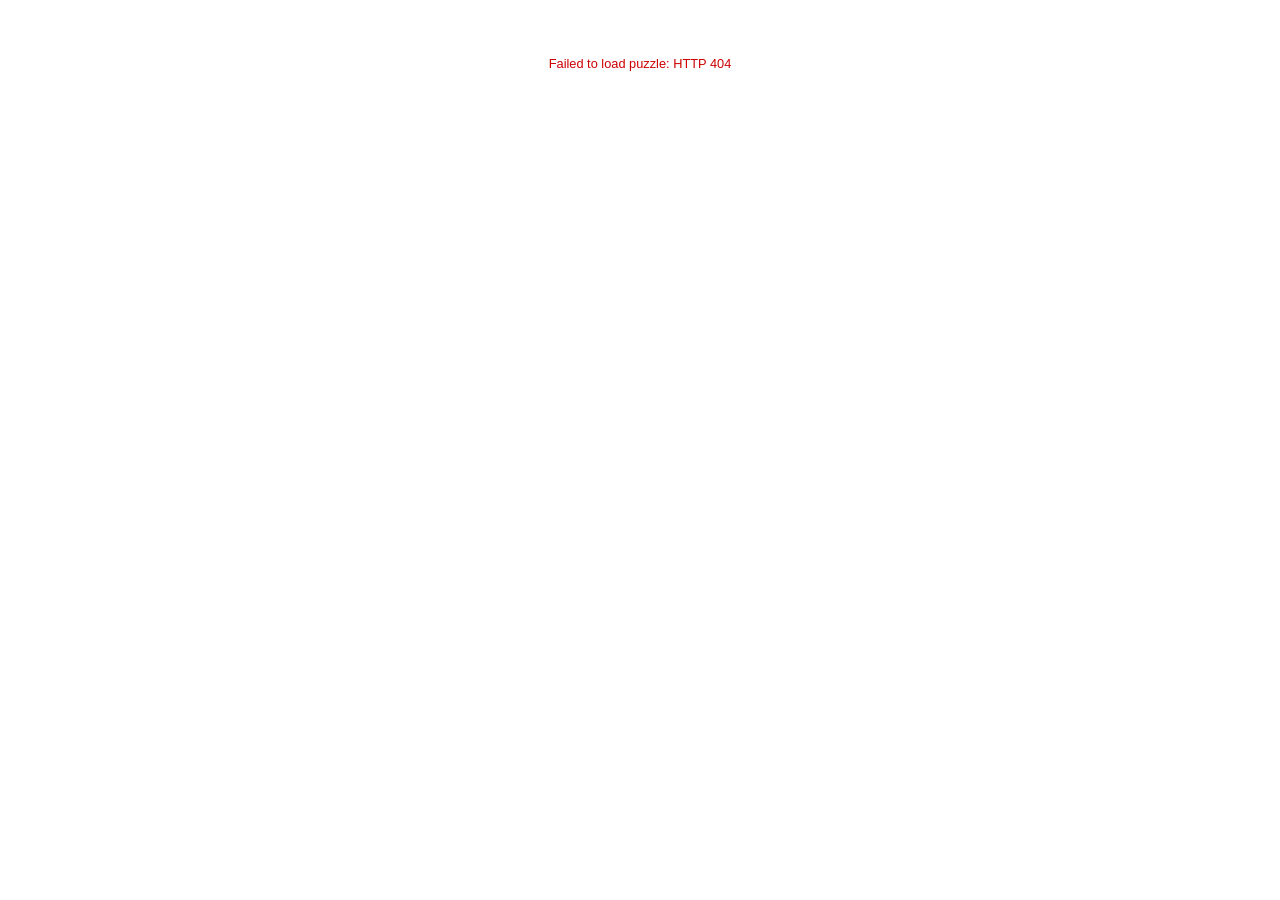
==== templates/index.html @ b3f83166 "minimal web ui" ====
<!DOCTYPE html>
<html lang="en">
<head>
  <meta charset="UTF-8" />
  <meta name="viewport" content="width=device-width, initial-scale=1.0" />
  <title>Nonogram</title>
  <link rel="stylesheet" href="/static/style.css"/>
</head>
<body>

<div id="nonogram" class="loading">
  <div id="top-row">
    <div id="corner"></div>
    <div id="col-hints"></div>
  </div>
  <div id="middle-row">
    <div id="row-hints"></div>
    <div id="grid-wrap">
      <div id="grid"></div>
    </div>
  </div>
  <div id="details"></div>
  <div id="error-msg"></div>
</div>

<script src="/static/game.js"></script>
</body>
</html>
---- static/style.css ----
*, *::before, *::after { box-sizing: border-box; margin: 0; padding: 0; }

    body {
      font-family: -apple-system, BlinkMacSystemFont, "Segoe UI", Roboto, sans-serif;
      background: #ffffff;
      display: flex;
      justify-content: center;
      align-items: flex-start;
      padding: 2rem;
      min-height: 100vh;
    }

    /* ── Puzzle container ─────────────────────────────────────────────── */
    #nonogram {
      display: inline-flex;
      flex-direction: column;
      align-items: flex-start;
      user-select: none;
    }

    /* ── Top area: corner + column hints ─────────────────────────────── */
    #top-row {
      display: flex;
      align-items: flex-end;   /* hints sit flush against the grid top */
      flex-shrink: 0;
    }

    #corner {
      flex-shrink: 0;
      /* width & height set by JS to match hint-row height + left-hint width */
    }

    #col-hints {
      display: flex;
      flex-direction: row;
      overflow: hidden;          /* clip, not scroll — height is capped */
      flex-shrink: 0;
    }

    .col-hint {
      display: flex;
      flex-direction: column;
      justify-content: flex-end;
      align-items: center;
      overflow: hidden;
      flex-shrink: 0;
    }

    /* ── Middle area: row hints + grid ───────────────────────────────── */
    #middle-row {
      display: flex;
      flex-direction: row;
      overflow: auto;            /* scroll when grid overflows viewport */
    }

    #row-hints {
      display: flex;
      flex-direction: column;
      flex-shrink: 0;
    }

    .row-hint {
      display: flex;
      flex-direction: row;
      justify-content: flex-end;
      align-items: center;
      flex-shrink: 0;
    }

    /* ── Hint numbers ─────────────────────────────────────────────────── */
    .hint-num {
      font-size: 0.7rem;
      font-weight: 600;
      color: #111;
      line-height: 1;
      cursor: pointer;
      transition: color 0.15s;
      white-space: nowrap;
    }
    .hint-num.highlighted { color: rgb(237, 112, 45); }

    /* ── The grid ─────────────────────────────────────────────────────── */
    #grid-wrap {
      flex-shrink: 0;
    }

    #grid {
      display: grid;
      /* grid-template-columns/rows set dynamically by JS */
    }

    /* ── Individual cells ─────────────────────────────────────────────── */
    .cell {
      position: relative;
      cursor: pointer;
      background: #fff;
      transition: background 0.07s;
      /* border drawn via box-shadow trick — see JS for border assignment */
    }

    /* cell states */
    .cell.filled  { background: #111; }
    .cell.marked  { background: #fff; }

    /* X marker */
    .cell.marked::after {
      content: '❌';
      position: absolute;
      inset: 0;
      display: flex;
      align-items: center;
      justify-content: center;
      font-size: 0.65em;
      line-height: 1;
      pointer-events: none;
    }

    /* ── Details strip ────────────────────────────────────────────────── */
    #details {
      margin-top: 1rem;
      font-size: 0.68rem;
      color: #aaa;
      letter-spacing: 0.02em;
    }

    /* ── Loading / error states ───────────────────────────────────────── */
    #nonogram.loading { opacity: 0.4; pointer-events: none; }
    #error-msg {
      color: #c00;
      font-size: 0.8rem;
      margin-top: 0.5rem;
      display: none;
    }
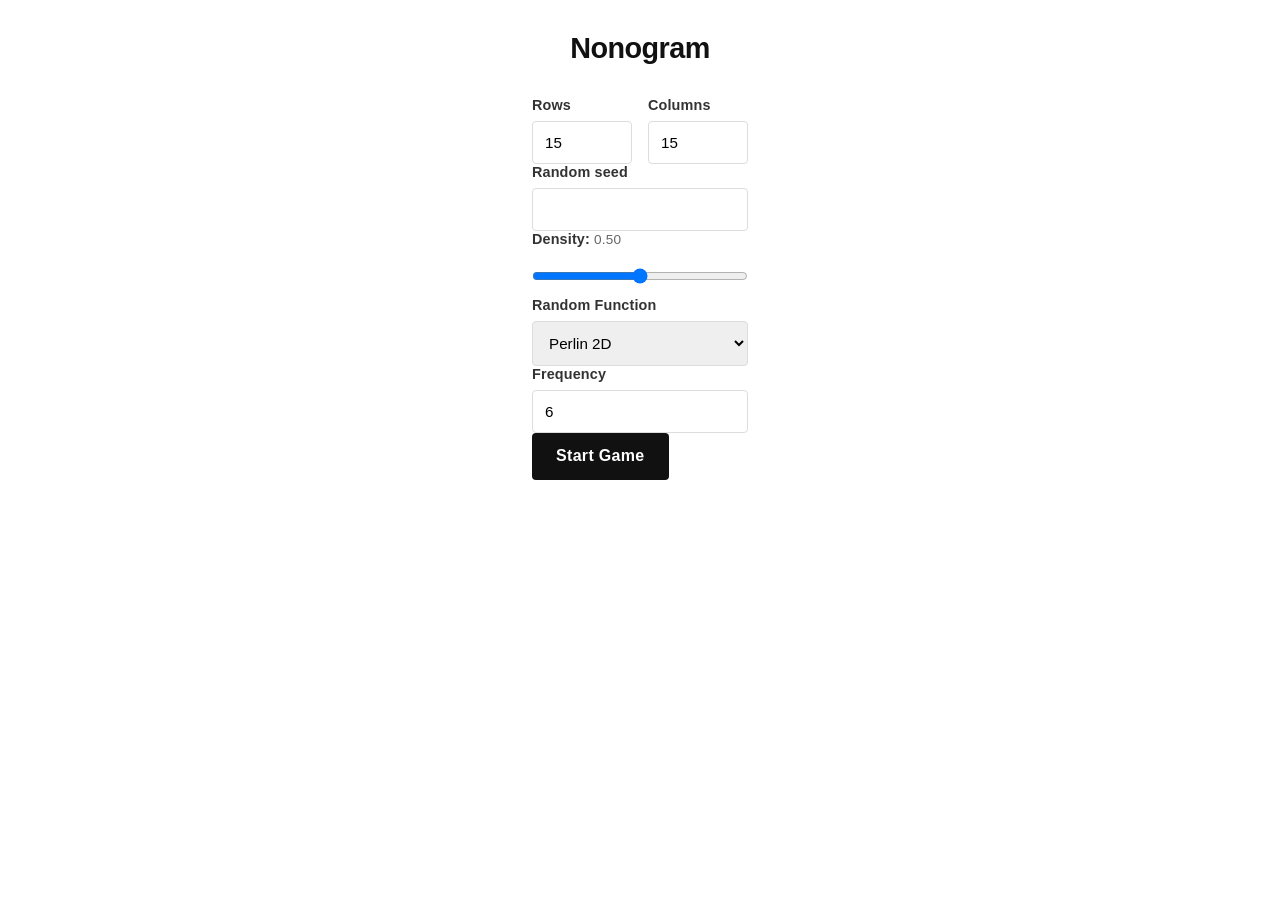
==== commit 1315f939: "a bit better web ui" ====
--- a/templates/index.html
+++ b/templates/index.html
@@ -3,26 +3,173 @@
 <head>
   <meta charset="UTF-8" />
   <meta name="viewport" content="width=device-width, initial-scale=1.0" />
-  <title>Nonogram</title>
+  <title>Nonogram - New Game</title>
   <link rel="stylesheet" href="/static/style.css"/>
+  <style>
+    #menu-container {
+      display: flex;
+      flex-direction: column;
+      gap: 2rem;
+      max-width: 400px;
+      margin: 0 auto;
+    }
+    
+    #menu-title {
+      font-size: 1.8rem;
+      font-weight: 700;
+      color: #111;
+      text-align: center;
+      letter-spacing: -0.02em;
+    }
+    
+    .form-group {
+      display: flex;
+      flex-direction: column;
+      gap: 0.5rem;
+    }
+    
+    .form-group label {
+      font-size: 0.9rem;
+      font-weight: 600;
+      color: #333;
+      letter-spacing: 0.01em;
+    }
+    
+    .form-group input,
+    .form-group select {
+      padding: 0.75rem;
+      border: 1px solid #ddd;
+      border-radius: 4px;
+      font-size: 0.95rem;
+      font-family: inherit;
+      transition: border-color 0.2s, box-shadow 0.2s;
+    }
+    
+    .form-group input:focus,
+    .form-group select:focus {
+      outline: none;
+      border-color: #333;
+      box-shadow: 0 0 0 2px rgba(51, 51, 51, 0.1);
+    }
+    
+    .form-row {
+      display: grid;
+      grid-template-columns: 1fr 1fr;
+      gap: 1rem;
+    }
+    
+    .density-display {
+      font-size: 0.85rem;
+      color: #666;
+      font-weight: 500;
+    }
+    
+    #submit-btn {
+      padding: 0.9rem 1.5rem;
+      background: #111;
+      color: white;
+      border: none;
+      border-radius: 4px;
+      font-size: 1rem;
+      font-weight: 600;
+      letter-spacing: 0.02em;
+      cursor: pointer;
+      transition: background 0.2s, transform 0.1s;
+    }
+    
+    #submit-btn:hover {
+      background: #333;
+    }
+    
+    #submit-btn:active {
+      transform: scale(0.98);
+    }
+  </style>
 </head>
 <body>
 
-<div id="nonogram" class="loading">
-  <div id="top-row">
-    <div id="corner"></div>
-    <div id="col-hints"></div>
-  </div>
-  <div id="middle-row">
-    <div id="row-hints"></div>
-    <div id="grid-wrap">
-      <div id="grid"></div>
+<div id="menu-container">
+  <h1 id="menu-title">Nonogram</h1>
+  
+  <form id="game-form">
+    <div class="form-row">
+      <div class="form-group">
+        <label for="rows">Rows</label>
+        <input type="number" id="rows" name="rows" min="2" max="99" value="15" required />
+      </div>
+      <div class="form-group">
+        <label for="cols">Columns</label>
+        <input type="number" id="cols" name="cols" min="2" max="99" value="15" required />
+      </div>
     </div>
-  </div>
-  <div id="details"></div>
-  <div id="error-msg"></div>
+
+    <div class="form-group">
+      <label for="seed">Random seed</label>
+      <input type="number" id="seed" name="seed" />
+    </div>
+    
+    <div class="form-group">
+      <label for="density">
+        Density: <span class="density-display" id="density-value">0.50</span>
+      </label>
+      <input type="range" id="density" name="density" min="0.3" max="0.7" step="0.01" value="0.5" />
+    </div>
+    
+    <div class="form-group">
+      <label for="random-function">Random Function</label>
+      <select id="random-function" name="random_function" required>
+        <option value="perlin2d">Perlin 2D</option>
+        <option value="random">Simplex</option>
+      </select>
+    </div>
+    
+    <div class="form-group">
+      <label for="frequency">Frequency</label>
+      <input type="number" id="frequency" name="frequency" min="1" max="20" value="6" required />
+    </div>
+    
+    <button type="submit" id="submit-btn">Start Game</button>
+  </form>
 </div>
 
-<script src="/static/game.js"></script>
+<script>
+  const densityDisplay = document.getElementById('density-value');
+  const densityInput = document.getElementById('density');
+  const gameForm = document.getElementById('game-form');
+  
+  // Update density display as user adjusts slider
+  densityInput.addEventListener('input', (e) => {
+    densityDisplay.textContent = parseFloat(e.target.value).toFixed(2);
+  });
+  
+  // Handle form submission
+  gameForm.addEventListener('submit', (e) => {
+    e.preventDefault();
+    const rows = document.getElementById('rows').value;
+    const cols = document.getElementById('cols').value;
+    const seed = document.getElementById('seed').value;
+    const density = document.getElementById('density').value;
+    const randomFunction = document.getElementById('random-function').value;
+    const frequency = document.getElementById('frequency').value;
+    
+    // Build params object, excluding empty seed
+    const paramObj = {
+      rows,
+      cols,
+      density,
+      random_function: randomFunction,
+      frequency
+    };
+    
+    // Only add seed if provided
+    if (seed) {
+      paramObj.seed = seed;
+    }
+    
+    // Redirect to game page with parameters
+    const params = new URLSearchParams(paramObj);
+    window.location.href = `/game?${params.toString()}`;
+  });
+</script>
 </body>
 </html>
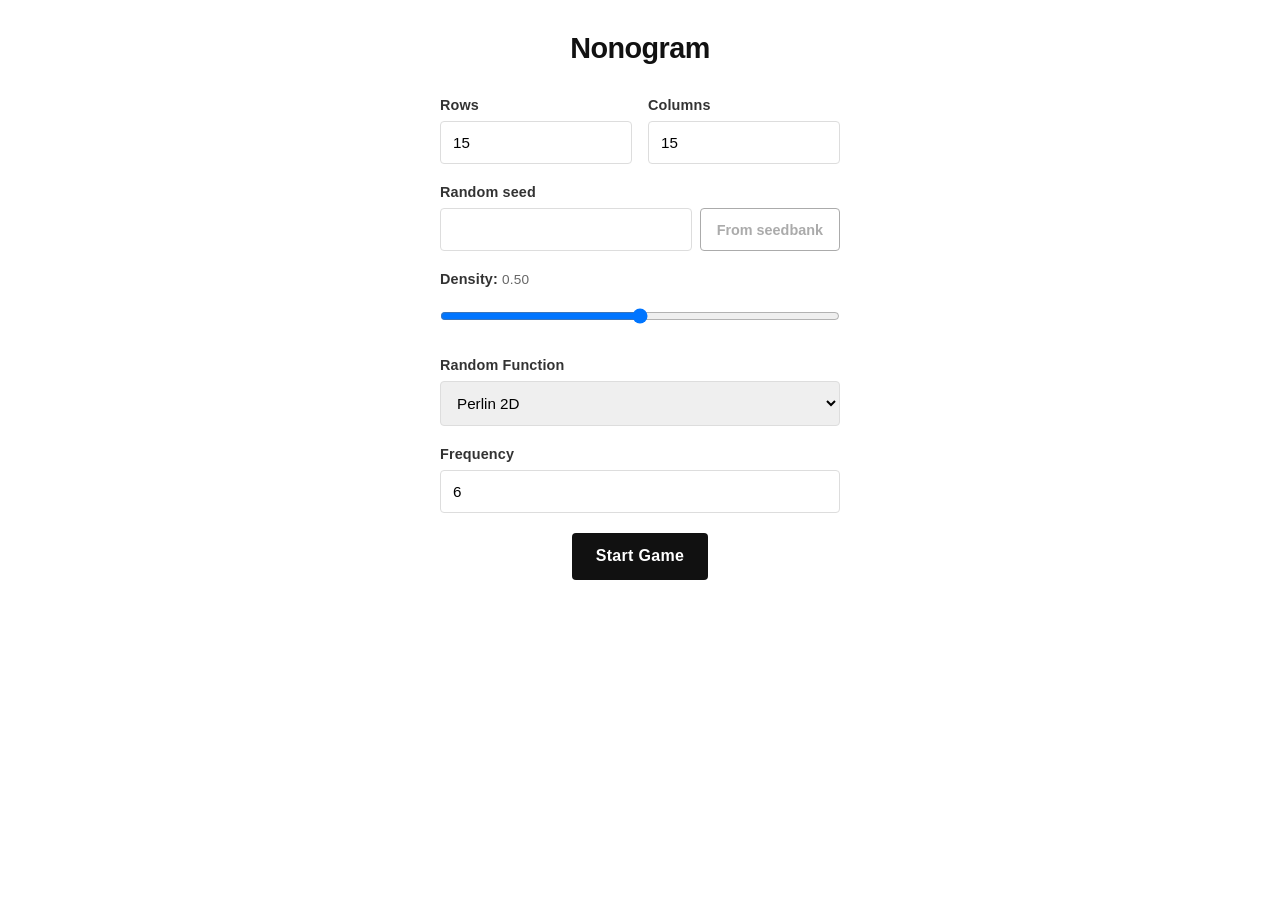
==== commit 75b055fb: "seedbank" ====
--- a/templates/index.html
+++ b/templates/index.html
@@ -5,86 +5,6 @@
   <meta name="viewport" content="width=device-width, initial-scale=1.0" />
   <title>Nonogram - New Game</title>
   <link rel="stylesheet" href="/static/style.css"/>
-  <style>
-    #menu-container {
-      display: flex;
-      flex-direction: column;
-      gap: 2rem;
-      max-width: 400px;
-      margin: 0 auto;
-    }
-    
-    #menu-title {
-      font-size: 1.8rem;
-      font-weight: 700;
-      color: #111;
-      text-align: center;
-      letter-spacing: -0.02em;
-    }
-    
-    .form-group {
-      display: flex;
-      flex-direction: column;
-      gap: 0.5rem;
-    }
-    
-    .form-group label {
-      font-size: 0.9rem;
-      font-weight: 600;
-      color: #333;
-      letter-spacing: 0.01em;
-    }
-    
-    .form-group input,
-    .form-group select {
-      padding: 0.75rem;
-      border: 1px solid #ddd;
-      border-radius: 4px;
-      font-size: 0.95rem;
-      font-family: inherit;
-      transition: border-color 0.2s, box-shadow 0.2s;
-    }
-    
-    .form-group input:focus,
-    .form-group select:focus {
-      outline: none;
-      border-color: #333;
-      box-shadow: 0 0 0 2px rgba(51, 51, 51, 0.1);
-    }
-    
-    .form-row {
-      display: grid;
-      grid-template-columns: 1fr 1fr;
-      gap: 1rem;
-    }
-    
-    .density-display {
-      font-size: 0.85rem;
-      color: #666;
-      font-weight: 500;
-    }
-    
-    #submit-btn {
-      padding: 0.9rem 1.5rem;
-      background: #111;
-      color: white;
-      border: none;
-      border-radius: 4px;
-      font-size: 1rem;
-      font-weight: 600;
-      letter-spacing: 0.02em;
-      cursor: pointer;
-      transition: background 0.2s, transform 0.1s;
-    }
-    
-    #submit-btn:hover {
-      background: #333;
-    }
-    
-    #submit-btn:active {
-      transform: scale(0.98);
-    }
-  </style>
 </head>
 <body>
 
@@ -95,17 +15,22 @@
     <div class="form-row">
       <div class="form-group">
         <label for="rows">Rows</label>
-        <input type="number" id="rows" name="rows" min="2" max="99" value="15" required />
+        <input type="number" id="rows" name="rows" min="3" max="99" value="15" required />
       </div>
       <div class="form-group">
         <label for="cols">Columns</label>
-        <input type="number" id="cols" name="cols" min="2" max="99" value="15" required />
+        <input type="number" id="cols" name="cols" min="3" max="99" value="15" required />
       </div>
     </div>
 
     <div class="form-group">
       <label for="seed">Random seed</label>
-      <input type="number" id="seed" name="seed" />
+      <div class="seed-row">
+        <input type="text" id="seed" name="seed" />
+        <button type="button" id="seedbank-btn" data-sizes='{{ seedbank_sizes | tojson }}' disabled>
+          From seedbank
+        </button>
+      </div>
     </div>
     
     <div class="form-group">
@@ -119,7 +44,7 @@
       <label for="random-function">Random Function</label>
       <select id="random-function" name="random_function" required>
         <option value="perlin2d">Perlin 2D</option>
-        <option value="random">Simplex</option>
+        <option value="random">Random</option>
       </select>
     </div>
     
@@ -130,45 +55,106 @@
     
     <button type="submit" id="submit-btn">Start Game</button>
   </form>
+
+  <div id="form-status" aria-live="polite"></div>
 </div>
 
 <script>
   const densityDisplay = document.getElementById('density-value');
   const densityInput = document.getElementById('density');
   const gameForm = document.getElementById('game-form');
+  const submitButton = document.getElementById('submit-btn');
+  const formStatus = document.getElementById('form-status');
   
-  // Update density display as user adjusts slider
-  densityInput.addEventListener('input', (e) => {
-    densityDisplay.textContent = parseFloat(e.target.value).toFixed(2);
+  densityInput.addEventListener('input', (event) => {
+    densityDisplay.textContent = parseFloat(event.target.value).toFixed(2);
   });
-  
-  // Handle form submission
-  gameForm.addEventListener('submit', (e) => {
-    e.preventDefault();
-    const rows = document.getElementById('rows').value;
-    const cols = document.getElementById('cols').value;
-    const seed = document.getElementById('seed').value;
-    const density = document.getElementById('density').value;
-    const randomFunction = document.getElementById('random-function').value;
-    const frequency = document.getElementById('frequency').value;
-    
-    // Build params object, excluding empty seed
-    const paramObj = {
-      rows,
-      cols,
-      density,
-      random_function: randomFunction,
-      frequency
-    };
-    
-    // Only add seed if provided
+
+  // Seed bank: pre-sieved seeds known to be solvable by logic alone, only for some sizes.
+  const rowsInput = document.getElementById('rows');
+  const colsInput = document.getElementById('cols');
+  const seedInput = document.getElementById('seed');
+  const randomFunctionInput = document.getElementById('random-function');
+  const frequencyInput = document.getElementById('frequency');
+  const seedbankButton = document.getElementById('seedbank-btn');
+  const seedbankSizes = new Set(JSON.parse(seedbankButton.dataset.sizes).map(([r, c]) => `${r}x${c}`));
+
+  function updateSeedbankButton() {
+    const available = seedbankSizes.has(`${Number(rowsInput.value)}x${Number(colsInput.value)}`);
+    seedbankButton.disabled = !available;
+    seedbankButton.title = available
+      ? 'Fill in a random seed that is guaranteed solvable'
+      : 'No seed bank for this board size';
+  }
+
+  rowsInput.addEventListener('input', updateSeedbankButton);
+  colsInput.addEventListener('input', updateSeedbankButton);
+  updateSeedbankButton();
+
+  seedbankButton.addEventListener('click', async () => {
+    seedbankButton.disabled = true;
+    try {
+      const params = new URLSearchParams({ rows: rowsInput.value, cols: colsInput.value });
+      const response = await fetch(`/seedbank/random?${params.toString()}`);
+      if (!response.ok) {
+        throw new Error(`HTTP ${response.status}`);
+      }
+
+      // Bank seeds are only solvable with the settings they were sieved with, so fill those in too.
+      const data = await response.json();
+      seedInput.value = data.seed;
+      densityInput.value = data.density;
+      densityDisplay.textContent = Number(data.density).toFixed(2);
+      randomFunctionInput.value = data.random_function;
+      frequencyInput.value = data.frequency;
+      formStatus.textContent = 'Filled in a solvable seed from the seed bank.';
+    } catch (error) {
+      formStatus.textContent = `Failed to get a seed from the seed bank: ${error.message}`;
+    } finally {
+      updateSeedbankButton();
+    }
+  });
+
+  gameForm.addEventListener('submit', async (event) => {
+    event.preventDefault();
+
+    const originalLabel = submitButton.textContent;
+    const params = new URLSearchParams();
+    params.set('rows', document.getElementById('rows').value);
+    params.set('cols', document.getElementById('cols').value);
+    params.set('density', document.getElementById('density').value);
+    params.set('random_function', document.getElementById('random-function').value);
+    params.set('frequency', document.getElementById('frequency').value);
+
+    const seed = document.getElementById('seed').value.trim();
     if (seed) {
-      paramObj.seed = seed;
+      params.set('seed', seed);
     }
-    
-    // Redirect to game page with parameters
-    const params = new URLSearchParams(paramObj);
-    window.location.href = `/game?${params.toString()}`;
+
+    submitButton.disabled = true;
+    submitButton.textContent = 'Creating...';
+    formStatus.textContent = 'Creating game...';
+
+    try {
+      const response = await fetch(`/new?${params.toString()}`);
+      if (!response.ok) {
+        throw new Error(`HTTP ${response.status}`);
+      }
+
+      const data = await response.json();
+      if (!data.game_id) {
+        throw new Error('Missing game id');
+      }
+
+      window.location.assign(`/game?id=${encodeURIComponent(data.game_id)}`);
+    } catch (error) {
+      const message = `Failed to create game: ${error.message}`;
+      formStatus.textContent = message;
+      alert(message);
+    } finally {
+      submitButton.disabled = false;
+      submitButton.textContent = originalLabel;
+    }
   });
 </script>
 </body>
--- a/static/style.css
+++ b/static/style.css
@@ -1,133 +1,282 @@
 *, *::before, *::after { box-sizing: border-box; margin: 0; padding: 0; }
 
-    body {
-      font-family: -apple-system, BlinkMacSystemFont, "Segoe UI", Roboto, sans-serif;
-      background: #ffffff;
-      display: flex;
-      justify-content: center;
-      align-items: flex-start;
-      padding: 2rem;
-      min-height: 100vh;
-    }
-
-    /* ── Puzzle container ─────────────────────────────────────────────── */
-    #nonogram {
-      display: inline-flex;
-      flex-direction: column;
-      align-items: flex-start;
-      user-select: none;
-    }
-
-    /* ── Top area: corner + column hints ─────────────────────────────── */
-    #top-row {
-      display: flex;
-      align-items: flex-end;   /* hints sit flush against the grid top */
-      flex-shrink: 0;
-    }
-
-    #corner {
-      flex-shrink: 0;
-      /* width & height set by JS to match hint-row height + left-hint width */
-    }
-
-    #col-hints {
-      display: flex;
-      flex-direction: row;
-      overflow: hidden;          /* clip, not scroll — height is capped */
-      flex-shrink: 0;
-    }
-
-    .col-hint {
-      display: flex;
-      flex-direction: column;
-      justify-content: flex-end;
-      align-items: center;
-      overflow: hidden;
-      flex-shrink: 0;
-    }
-
-    /* ── Middle area: row hints + grid ───────────────────────────────── */
-    #middle-row {
-      display: flex;
-      flex-direction: row;
-      overflow: auto;            /* scroll when grid overflows viewport */
-    }
-
-    #row-hints {
-      display: flex;
-      flex-direction: column;
-      flex-shrink: 0;
-    }
-
-    .row-hint {
-      display: flex;
-      flex-direction: row;
-      justify-content: flex-end;
-      align-items: center;
-      flex-shrink: 0;
-    }
-
-    /* ── Hint numbers ─────────────────────────────────────────────────── */
-    .hint-num {
-      font-size: 0.7rem;
-      font-weight: 600;
-      color: #111;
-      line-height: 1;
-      cursor: pointer;
-      transition: color 0.15s;
-      white-space: nowrap;
-    }
-    .hint-num.highlighted { color: rgb(237, 112, 45); }
-
-    /* ── The grid ─────────────────────────────────────────────────────── */
-    #grid-wrap {
-      flex-shrink: 0;
-    }
-
-    #grid {
-      display: grid;
-      /* grid-template-columns/rows set dynamically by JS */
-    }
-
-    /* ── Individual cells ─────────────────────────────────────────────── */
-    .cell {
-      position: relative;
-      cursor: pointer;
-      background: #fff;
-      transition: background 0.07s;
-      /* border drawn via box-shadow trick — see JS for border assignment */
-    }
-
-    /* cell states */
-    .cell.filled  { background: #111; }
-    .cell.marked  { background: #fff; }
-
-    /* X marker */
-    .cell.marked::after {
-      content: '❌';
-      position: absolute;
-      inset: 0;
-      display: flex;
-      align-items: center;
-      justify-content: center;
-      font-size: 0.65em;
-      line-height: 1;
-      pointer-events: none;
-    }
-
-    /* ── Details strip ────────────────────────────────────────────────── */
-    #details {
-      margin-top: 1rem;
-      font-size: 0.68rem;
-      color: #aaa;
-      letter-spacing: 0.02em;
-    }
-
-    /* ── Loading / error states ───────────────────────────────────────── */
-    #nonogram.loading { opacity: 0.4; pointer-events: none; }
-    #error-msg {
-      color: #c00;
-      font-size: 0.8rem;
-      margin-top: 0.5rem;
-      display: none;
-    }+body {
+  font-family: -apple-system, BlinkMacSystemFont, "Segoe UI", Roboto, sans-serif;
+  background: #ffffff;
+  display: flex;
+  justify-content: center;
+  align-items: flex-start;
+  padding: 2rem;
+  min-height: 100vh;
+}
+
+/* ── Puzzle container ─────────────────────────────────────────────── */
+#nonogram {
+  display: inline-flex;
+  flex-direction: column;
+  align-items: flex-start;
+  user-select: none;
+}
+
+/* ── Top area: corner + column hints ─────────────────────────────── */
+#top-row {
+  display: flex;
+  align-items: flex-end;   /* hints sit flush against the grid top */
+  flex-shrink: 0;
+}
+
+#corner {
+  flex-shrink: 0;
+  /* width & height set by JS to match hint-row height + left-hint width */
+}
+
+#col-hints {
+  display: flex;
+  flex-direction: row;
+  overflow: hidden;          /* clip, not scroll — height is capped */
+  flex-shrink: 0;
+}
+
+.col-hint {
+  display: flex;
+  flex-direction: column;
+  justify-content: flex-end;
+  align-items: center;
+  overflow: hidden;
+  flex-shrink: 0;
+}
+
+/* ── Middle area: row hints + grid ───────────────────────────────── */
+#middle-row {
+  display: flex;
+  flex-direction: row;
+  overflow: auto;            /* scroll when grid overflows viewport */
+}
+
+#row-hints {
+  display: flex;
+  flex-direction: column;
+  flex-shrink: 0;
+}
+
+.row-hint {
+  display: flex;
+  flex-direction: row;
+  justify-content: flex-end;
+  align-items: center;
+  flex-shrink: 0;
+}
+
+/* ── Hint numbers ─────────────────────────────────────────────────── */
+.hint-num {
+  font-size: 1.2rem;
+  font-weight: 600;
+  color: #111;
+  line-height: 1;
+  cursor: pointer;
+  transition: color 0.15s;
+  white-space: nowrap;
+}
+.hint-num.highlighted { color: rgb(237, 112, 45); }
+
+/* ── The grid ─────────────────────────────────────────────────────── */
+#grid-wrap {
+  flex-shrink: 0;
+}
+
+#grid {
+  display: grid;
+  /* grid-template-columns/rows set dynamically by JS */
+}
+
+/* ── Individual cells ─────────────────────────────────────────────── */
+.cell {
+  position: relative;
+  cursor: pointer;
+  background: #fff;
+  transition: background 0.07s;
+  /* border drawn via box-shadow trick — see JS for border assignment */
+}
+
+/* cell states */
+.cell.filled  { background: #111; }
+.cell.marked  { background: #fff; }
+
+/* X marker */
+.cell.marked::after {
+  content: '❌';
+  position: absolute;
+  inset: 0;
+  display: flex;
+  align-items: center;
+  justify-content: center;
+  font-size: 0.65em;
+  line-height: 1;
+  pointer-events: none;
+}
+
+/* ── Details strip ────────────────────────────────────────────────── */
+#details {
+  margin-top: 1rem;
+  font-size: 0.68rem;
+  color: #aaa;
+  letter-spacing: 0.02em;
+}
+
+/* ── Loading / error states ───────────────────────────────────────── */
+#nonogram.loading { opacity: 0.4; pointer-events: none; }
+#error-msg {
+  color: #c00;
+  font-size: 0.8rem;
+  margin-top: 0.5rem;
+  display: none;
+}
+
+#status-msg {
+  min-height: 1.2rem;
+  margin: 0.75rem 0 0;
+  font-size: 0.9rem;
+  color: #666;
+}
+
+#status-msg[data-state="error"] {
+  color: #a11;
+}
+
+#status-msg[data-state="solved"] {
+  color: #0a6b2e;
+}
+
+/* -- Menu styles -- */
+#menu-container {
+  display: flex;
+  flex-direction: column;
+  gap: 2rem;
+  width: 100%;
+  max-width: 400px;
+  margin: 0 auto;
+}
+
+#game-form {
+  display: flex;
+  flex-direction: column;
+  gap: 1.25rem;
+}
+
+#menu-title {
+  font-size: 1.8rem;
+  font-weight: 700;
+  color: #111;
+  text-align: center;
+  letter-spacing: -0.02em;
+}
+
+.form-group {
+  display: flex;
+  flex-direction: column;
+  gap: 0.5rem;
+}
+
+.form-group label {
+  font-size: 0.9rem;
+  font-weight: 600;
+  color: #333;
+  letter-spacing: 0.01em;
+}
+
+.form-group input,
+.form-group select {
+  padding: 0.75rem;
+  border: 1px solid #ddd;
+  border-radius: 4px;
+  font-size: 0.95rem;
+  font-family: inherit;
+  transition: border-color 0.2s, box-shadow 0.2s;
+}
+
+.form-group input:focus,
+.form-group select:focus {
+  outline: none;
+  border-color: #333;
+  box-shadow: 0 0 0 2px rgba(51, 51, 51, 0.1);
+}
+
+.form-row {
+  display: grid;
+  grid-template-columns: 1fr 1fr;
+  gap: 1rem;
+}
+
+.density-display {
+  font-size: 0.85rem;
+  color: #666;
+  font-weight: 500;
+}
+
+.seed-row {
+  display: flex;
+  gap: 0.5rem;
+}
+
+.seed-row input {
+  flex: 1;
+  min-width: 0;
+}
+
+#seedbank-btn {
+  padding: 0 1rem;
+  background: #fff;
+  color: #111;
+  border: 1px solid #111;
+  border-radius: 4px;
+  font-size: 0.9rem;
+  font-weight: 600;
+  font-family: inherit;
+  white-space: nowrap;
+  cursor: pointer;
+  transition: background 0.2s, opacity 0.2s;
+}
+
+#seedbank-btn:hover:not(:disabled) {
+  background: #f2f2f2;
+}
+
+#seedbank-btn:disabled {
+  opacity: 0.35;
+  cursor: not-allowed;
+}
+
+#submit-btn {
+  align-self: center;
+  padding: 0.9rem 1.5rem;
+  background: #111;
+  color: white;
+  border: none;
+  border-radius: 4px;
+  font-size: 1rem;
+  font-weight: 600;
+  letter-spacing: 0.02em;
+  cursor: pointer;
+  transition: background 0.2s, transform 0.1s;
+}
+
+#submit-btn:hover {
+  background: #333;
+}
+
+#submit-btn:active {
+  transform: scale(0.98);
+}
+
+#form-status {
+  min-height: 1.25rem;
+  font-size: 0.9rem;
+  color: #666;
+  text-align: center;
+}
+
+#submit-btn:disabled {
+  opacity: 0.7;
+  cursor: progress;
+  transform: none;
+}
